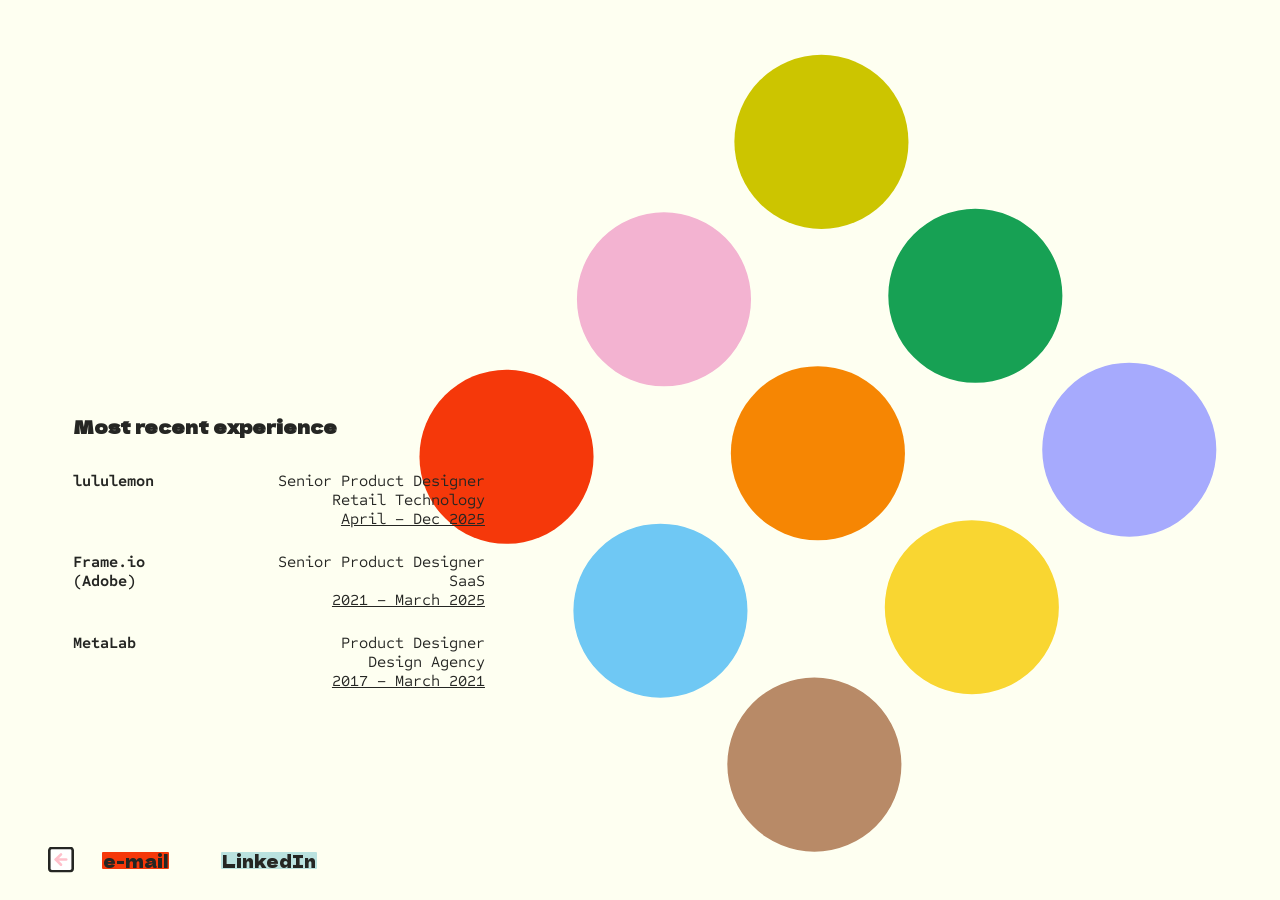
==== experience.html @ 84d494a4 "Add files via upload" ====
<!DOCTYPE html>
<html lang="en">
<head>
<meta charset="UTF-8">
<meta name="viewport" content="width=device-width, initial-scale=1.0">
<title>Experience — Denise Salvador</title>
<link rel="preconnect" href="https://fonts.googleapis.com">
<link rel="preconnect" href="https://fonts.gstatic.com" crossorigin>
<link href="https://fonts.googleapis.com/css2?family=Dela+Gothic+One&family=Sometype+Mono:wght@400;700&display=swap" rel="stylesheet">
<style>
  /* Cross-document View Transition — see index.html for full rationale.
     Graceful degradation is automatic: unsupported browsers just ignore
     this at-rule and navigate normally. */
  @view-transition{
    navigation: auto;
  }

  :root{
    --bg: #fefff1;
    --ink: #252623;

    --hl-pink: #ffc0cb;
    --hl-purple: #a6aafd;
    --hl-brown: #b88a67;
    --hl-blue: #6fc8f4;
    --hl-orange: #ffa500;
    --hl-olive: #ccc500;
    --hl-green: #17a154;
    --hl-red: #f5380a;
    --hl-mint: #bae2df;
    --hl-yellow: #f9d631;

    /* same reference scale as index.html — this page has no JS fit loop,
       so --hero-fs just sits at its fluid clamp value.
       Scaling-audit note: recalibrated to the current 1696px Figma reference
       frame (was 1440px) — see index.html's :root for the full explanation. */
    --hero-fs: clamp(15px, 1.6vw + 8px, 48px);
    --pad-x: clamp(16px, 4vw, 48px);
    --pad-y: clamp(16px, 3vh, 42px);
    --body-lh: 1.42;
    --nav-fs: clamp(14px, 0.705vw + 8px, 40px);
    --portfolio-indent-x: 8%; /* matches index.html's project column edge, so the bottom nav aligns identically across pages */
    --dot-grid-h: clamp(20px, 1.885vw, 56px); /* decoupled from --hero-fs — see index.html */
    /* The large dot-grid's on-screen size, applied as a REAL height (not a
       transform scale — see .dot-grid--large for why that matters for the
       View Transition). Contained via vmin so it can never exceed either
       viewport dimension. Measured from the Figma frame (171:3168): the
       cluster's bounding box is 704.18px square in a 1696x1024 frame; that
       frame is wider than tall, so vmin resolves against height there —
       704.18/1024 = 68.77vmin at the reference size. */
    --dot-grid-target: clamp(140px, 68.77vmin, 760px);
  }

  /* Desktop: matches index.html's tighter project margin, keeping the bottom
     nav's e-mail/LinkedIn group on the same edge across both pages. */
  @media (min-width: 1025px){
    :root{
      --portfolio-indent-x: 6vw;
    }
  }

  *{ box-sizing: border-box; }

  /* ~0.3s matches the morph duration measured in the reference recording;
     the previous 0.5s was noticeably slower. The old/new snapshots are
     faded out/in fast so the travelling group animation reads as one
     continuous object moving and resizing, rather than a cross-dissolve
     between two separate images. */
  ::view-transition-group(dot-grid){
    animation-duration: 0.8s;
    animation-timing-function: cubic-bezier(0.16, 1, 0.3, 1);
  }
  ::view-transition-old(dot-grid),
  ::view-transition-new(dot-grid){
    animation-duration: 0.8s;
    animation-timing-function: cubic-bezier(0.16, 1, 0.3, 1);
    /* the dot cluster is the same artwork on both sides — holding it fully
       opaque avoids a ghosty double-image mid-flight */
    mix-blend-mode: normal;
  }
  ::view-transition-old(dot-grid){ animation-name: vt-fade-out; }
  ::view-transition-new(dot-grid){ animation-name: vt-fade-in; }
  @keyframes vt-fade-out{ from{ opacity:1 } to{ opacity:0 } }
  @keyframes vt-fade-in{ from{ opacity:0 } to{ opacity:1 } }

  html{ scroll-behavior: smooth; height: 100%; }

  html, body{
    margin: 0;
    padding: 0;
    background: var(--bg);
    color: var(--ink);
  }

  /* This page is a single fixed screen by design — no content below the
     fold to scroll to, unlike index.html (which must stay scrollable). */
  body{
    height: 100svh;
    overflow: hidden;
    display: flex;
    flex-direction: column;
    font-family: 'Dela Gothic One', system-ui, sans-serif;
    -webkit-font-smoothing: antialiased;
  }

  /* No top padding: the nav moved to the bottom, so the old top-clearance
     offset no longer applies. Without it, main spans the full viewport
     height and .dot-grid--large's top: 50% centers against the whole screen
     rather than against "remaining space below a header". */
  main{
    flex: 1 1 auto;
    min-height: 0;
    display: flex;
    flex-direction: column;
    position: relative;
  }

  a{ color: inherit; }

  /* ---------- SHARED SITE NAV (identical to index.html) ---------- */
  /* Fixed to the BOTTOM of the viewport, no bg fill. */
  #site-nav{
    position: fixed;
    bottom: 0;
    left: 0;
    right: 0;
    z-index: 900;
    display: flex;
    align-items: center;
    padding: var(--pad-y) var(--pad-x);
    padding-bottom: calc(var(--pad-y) + env(safe-area-inset-bottom, 0px));
    font-size: var(--nav-fs);
    font-family: 'Dela Gothic One', system-ui, sans-serif;
    pointer-events: none;
  }
  #site-nav a{ pointer-events: auto; }

  /* Touch breakpoints: lift the nav off the very bottom edge so it clears
     browser chrome (URL bar / home indicator) and sits in comfortable thumb
     reach. env() resolves to 0px where there's no inset, so this degrades to
     just the 24px baseline on devices/browsers without safe areas.
     This is padding on a position:fixed overlay — it adds no document height,
     so experience.html's fixed 100svh no-scroll layout is unaffected. */
  @media (max-width: 1024px){
    #site-nav{
      padding-bottom: calc(24px + var(--pad-y) + env(safe-area-inset-bottom, 0px));
    }
  }
  /* TABLET LANDSCAPE — the desktop rule sizes the cluster off vmin, which on
     a 1024x768 tablet produces a bbox nearly as tall as the viewport. Per the
     placement guide the target bbox is ~62.5% of the height, i.e. a 44.2vh
     side once the 45deg rotation's sqrt(2) bbox growth is accounted for.
     Repositioned by CENTRE here (left/top + translate(-50%,-50%)) rather than
     the desktop's right-edge anchor, since the guide marks a centre point.
     pointer: coarse keeps this off small desktop windows of the same width. */
  @media (orientation: landscape) and (pointer: coarse) and (min-height: 501px){
    :root{
      --dot-grid-target: 44.2vh;
    }
    .dot-grid--large{
      left: 69%;
      right: auto;
      top: 47.4%;
      transform: translate(-50%, -50%) rotate(-45deg);
    }
  }

  /* Short landscape: reclaim vertical space (see index.html). */
  @media (orientation: landscape) and (max-height: 500px){
    #site-nav{
      padding-block: clamp(8px, 2vh, 14px);
      padding-bottom: calc(clamp(8px, 2vh, 14px) + env(safe-area-inset-bottom, 0px));
    }
  }

  /* The arrow sits at its OWN left offset (the page's outer --pad-x) and is
     deliberately NOT part of .nav-links — see index.html for the rationale. */
  .nav-arrow{
    display: inline-flex;
    align-items: center;
    line-height: 0;
    flex-shrink: 0;
  }
  /* arrow.svg is self-contained (white rounded square + dark border + pink
     glyph), so it gets NO .hl background wrapper. */
  .nav-arrow img{
    height: 1.5em;
    width: auto;
    display: block;
  }
  /* Same single asset as index.html, rotated to point left (back home). */
  .nav-arrow--back img{
    transform: rotate(-90deg);
  }

  .nav-links{
    display: flex;
    align-items: center;
    gap: clamp(20px, 4vw, 56px);
    margin-left: calc(var(--portfolio-indent-x) - var(--pad-x));
    opacity: 0;
    transform: translateY(6px);
    transition: opacity 0.3s ease, transform 0.3s ease;
  }
  /* No hero to scroll past here, so the nav is active from the start */
  body.experience-page .nav-links{
    opacity: 1;
    transform: none;
  }

  .dot-grid{
    height: var(--dot-grid-h);
    width: auto;
    aspect-ratio: 32.496 / 31.959;
    display: block;
    view-transition-name: dot-grid;
  }
  /* View Transitions interpolate a captured snapshot's real geometry
     (position + width/height) between the two documents. transform: scale()
     does NOT change that geometry — it only affects paint — so the previous
     approach gave the browser two snapshots of the same tiny 32px box and
     nothing meaningful to animate, and it silently fell back to the default
     whole-page cross-fade instead of a travelling morph.
     Fix: give the large version actual layout dimensions (width/height),
     not a scale factor. Now the "old" snapshot is a small box in the corner
     and the "new" one is a large box mid-page, so the browser has a real
     size+position delta to tween. The rotation stays as a transform since
     it's genuinely a paint-level effect and animates fine on its own.
     top/right are measured from the Figma frame (171:3168): the cluster's
     center sits at y=607.24 in a 1024-tall frame (59.3%), and its right
     edge 189.82px short of the 1696-wide frame's right edge (11.2%). */
  .dot-grid--large{
    position: absolute;
    top: 50%; /* main now spans the full viewport, so this centers against the whole screen */
    right: 11.2%;
    height: var(--dot-grid-target);
    width: auto;
    transform: translateY(-50%) rotate(-45deg);
    transform-origin: 50% 50%;
  }

  /* ---------- HIGHLIGHTS (identical to index.html) ---------- */
  .hl{
    background-color: var(--hl-c);
    padding: 0 0.06em;
    line-height: calc(var(--body-lh) * 0.72);
    border-radius: 0.06em;
    -webkit-box-decoration-break: clone;
    box-decoration-break: clone;
    white-space: normal;
    text-decoration: none;
    color: inherit;
  }
  a.hl:hover, a.hl:focus, a.hl:active{
    color: inherit;
    text-decoration: none;
  }

  /* Hover states — .hl-red and .hl-mint are used ONLY by the e-mail and
     LinkedIn nav links respectively, so scoping the hover to the class
     itself is safe and doesn't leak into the hero's highlights. */
  a.hl{
    transition: background-color 0.25s ease;
  }
  a.hl-red:hover{ --hl-c: #a6aafd; }
  a.hl-mint:hover{ --hl-c: #ccc500; }

  .hl-pink{ --hl-c: var(--hl-pink); }
  .hl-red{ --hl-c: var(--hl-red); }
  .hl-mint{ --hl-c: var(--hl-mint); }

  /* ---------- DOT-GRID STAGE ---------- */
  /* Fills whatever vertical space main has left (no independent min-height,
     since main is already constrained to fit within the no-scroll 100svh
     body). Just a relative-positioning context now — actual placement of
     the dot-grid happens on .dot-grid--large itself, see above. */
  .dots-stage{
    position: relative;
    flex: 1 1 auto;
    min-height: 0;
  }
  .dots-stage a{
    display: block;
    line-height: 0;
  }

  /* ---------- EXPERIENCE LIST ---------- */
  /* Absolutely positioned over the dots-stage area (not a stacked block)
     so it never adds height beyond the fixed 100svh body. left: 5.7% /
     bottom: 12.2% are measured directly from the Figma frame (171:3168):
     the "Recent experience" block sits at x=96 (5.7% of the 1696-wide
     frame) and its bottom edge is 125px short of the 1024-tall frame's
     bottom (12.2%). */
  .experience-section{
    position: absolute;
    left: 5.7%;
    bottom: calc(12.2% + 100px); /* shifted up 100px from the Figma-measured position */
    max-width: min(880px, 86%); /* widened to accommodate the larger column gap */
    animation: experience-in 0.7s cubic-bezier(0.16, 1, 0.3, 1) both;
  }
  /* Fades and slides up into place on load. Declared as an animation (not a
     JS-toggled class) so it runs on its own; if anything else on the page
     fails, this still resolves to its final state rather than leaving the
     list invisible. */
  @keyframes experience-in{
    from{ opacity: 0; transform: translateY(50px); }
    to{ opacity: 1; transform: translateY(0); }
  }
  /* Respect users who've asked for reduced motion — show it, just don't move it. */
  @media (prefers-reduced-motion: reduce){
    .experience-section{ animation: none; }
  }
  .experience-heading{
    font-family: 'Dela Gothic One', sans-serif;
    font-size: clamp(14px, 0.425vw + 12.8px, 40px);
    line-height: 1.4;
    margin: 0 0 clamp(20px, 4vh, 32px) 0;
  }
  .experience-list{
    list-style: none;
    margin: 0;
    padding: 0;
    display: flex;
    flex-direction: column;
    gap: clamp(16px, 3vh, 24px);
    font-size: clamp(14px, 0.51vw + 9.36px, 34px);
  }
  .experience-row{
    display: flex;
    align-items: flex-start;
    justify-content: space-between;
    /* ~3.7x the previous clamp(12.6px, 3.15vw, 33.6px), measured off the gap
       guide: the current gap is ~6.5% of the list block's width and the
       target is ~23.7%. This is on top of the earlier +5% bump, not
       instead of it. */
    gap: clamp(46px, 11.6vw, 124px);
    font-family: 'Sometype Mono', monospace;
  }
  .experience-company{
    font-weight: 700;
    white-space: nowrap;
  }
  .experience-details{
    display: flex;
    flex-direction: column;
    text-align: right;
  }
  .experience-dates{
    text-decoration: underline;
  }

  /* ---------- MOBILE / TABLET: stacked column ---------- */
  /* On desktop the dots sit absolutely to the right with the experience list
     at bottom-left, overlapping the same area. On touch sizes that doesn't
     fit, so both become in-flow blocks in one column: dots in the upper
     zone, list in the lower zone.
     The list is pushed down by margin-top: auto rather than simply following
     the dots — that's what puts it in the lower band marked in the placement
     guides, instead of butting right up under the cluster.
     Everything stays inside the fixed 100svh no-scroll body: main reserves
     bottom room for the fixed nav, and the dot size is width-derived (below)
     so the pair can't outgrow the screen. */
  /* PORTRAIT ONLY — see index.html for why the orientation term matters:
     width alone also caught phone-landscape and tablet-landscape, which have
     no vertical room to stack. Both now fall through to the desktop
     side-by-side arrangement (dots right, list bottom-left) per the guides. */
  @media (max-width: 1024px) and (orientation: portrait){
    :root{
      /* Sized from the placement guides: the rotated cluster should span
         ~50vw of a tablet and ~62vw of a phone. Since a 45°-rotated square's
         bounding box is side x sqrt(2), the underlying height is that / 1.41
         — which fits the line below across the whole touch range
         (≈180px at 390w, ≈278px at 768w). */
      --dot-grid-target: clamp(150px, 25.95vw + 78.8px, 360px);
    }
    main{
      justify-content: flex-start;
      padding-inline: var(--pad-x);
      padding-top: clamp(16px, 4vh, 48px);
      /* clears the fixed bottom nav (its own padding + safe area) */
      padding-bottom: calc(72px + var(--pad-y) + env(safe-area-inset-bottom, 0px));
    }
    .dots-stage{
      flex: 0 0 auto;
      display: flex;
      align-items: center;
      justify-content: center;
      /* Drops the cluster to the centre marked in the placement guides
         (26.2% down on phone, 35.1% on tablet). Those two targets need
         +60px at 390w and +122px at 768w, which are 15.4vw and 15.9vw — so
         a single vw-based offset lands both. */
      padding-top: clamp(40px, 15.6vw, 170px);
    }
    .dot-grid--large{
      position: static;   /* back into flow, above the list */
      transform: rotate(-45deg); /* no translateY: that was for absolute centering */
      margin: 0 auto;
    }
    .experience-section{
      position: static;   /* no longer pinned to bottom-left */
      left: auto;
      bottom: auto;
      max-width: 100%;
      width: 100%;
      margin-top: auto;   /* drops it into the lower zone per the guides */
      padding-bottom: clamp(8px, 3vh, 40px);
    }
  }

  /* Short landscape (phone landscape, ~844x390): inherits the desktop
     side-by-side arrangement, but the desktop dot size and the 100px text
     lift are both too large for a ~390px-tall viewport — and this page must
     stay inside 100svh with no scroll. Both are scaled to the height here. */
  @media (orientation: landscape) and (max-height: 500px){
    :root{
      /* 45deg rotation means the visual bbox is ~1.41x this, so cap well
         under the viewport height */
      --dot-grid-target: clamp(90px, 46vh, 200px);
    }
    .experience-section{
      /* Must clear the fixed bottom nav, which at this size is roughly
         1.5em of --nav-fs plus its own padding (~37px total). The old 4vh
         resolved to ~16px on a 390px-tall viewport, so the list ran under
         the nav. This reserves the nav's height plus a visual gap. */
      bottom: clamp(56px, 16vh, 92px);
      max-width: min(420px, 44%);      /* leaves the right side clear for the dots */
    }
    .experience-heading{
      margin-bottom: clamp(6px, 1.5vh, 14px);
    }
    .experience-list{
      gap: clamp(6px, 1.4vh, 14px);
    }
    .experience-row{
      gap: clamp(20px, 6vw, 72px);     /* the desktop gap is too wide at this size */
    }
  }

  @media (max-width: 480px){
    .experience-row{
      flex-direction: column;
      gap: 4px;
    }
    .experience-details{
      text-align: left;
    }
  }
</style>
</head>
<body class="experience-page">

  <nav id="site-nav" aria-label="Site navigation">
    <a class="nav-arrow nav-arrow--back" href="index.html" aria-label="Back to homepage">
      <img src="assets/icons/arrow.svg" alt="">
    </a>
    <div class="nav-links">
      <a class="hl hl-red email-copy" href="mailto:denise.salvadorv@gmail.com" data-default-text="e-mail">e-mail</a>
      <a class="hl hl-mint" href="https://www.linkedin.com/in/ddenisesalvador/" target="_blank" rel="noopener noreferrer">LinkedIn</a>
    </div>
  </nav>

  <main>
    <section class="dots-stage" aria-label="Back to homepage">
      <a href="index.html" aria-label="Back to homepage">
        <img class="dot-grid dot-grid--large" src="assets/icons/menu-dots.svg" alt="">
      </a>
    </section>

    <section class="experience-section" aria-label="Recent experience">
      <h2 class="experience-heading">Most recent experience</h2>
      <ul class="experience-list">
        <li class="experience-row">
          <span class="experience-company">lululemon</span>
          <span class="experience-details">
            <span>Senior Product Designer</span>
            <span>Retail Technology</span>
            <span class="experience-dates">April – Dec 2025</span>
          </span>
        </li>
        <li class="experience-row">
          <span class="experience-company">Frame.io<br>(Adobe)</span>
          <span class="experience-details">
            <span>Senior Product Designer</span>
            <span>SaaS</span>
            <span class="experience-dates">2021 – March 2025</span>
          </span>
        </li>
        <li class="experience-row">
          <span class="experience-company">MetaLab</span>
          <span class="experience-details">
            <span>Product Designer</span>
            <span>Design Agency</span>
            <span class="experience-dates">2017 – March 2021</span>
          </span>
        </li>
      </ul>
    </section>
  </main>

<script>
// ---------- Email: copy to clipboard, text -> "copied!" for 5s ----------
// Identical shared-class logic as index.html.
(function () {
  var links = document.querySelectorAll('.email-copy');
  if (!links.length) return;

  var address = 'denise.salvadorv@gmail.com';

  links.forEach(function (link) {
    var defaultText = link.getAttribute('data-default-text') || link.textContent;
    var resetTimer = null;

    link.addEventListener('click', function (e) {
      if (!navigator.clipboard || !navigator.clipboard.writeText) {
        return;
      }

      e.preventDefault();

      navigator.clipboard.writeText(address).then(function () {
        link.textContent = 'copied!';
        clearTimeout(resetTimer);
        resetTimer = setTimeout(function () {
          link.textContent = defaultText;
        }, 5000);
      }).catch(function () {
        window.location.href = link.getAttribute('href');
      });
    });
  });
})();
</script>

</body>
</html>
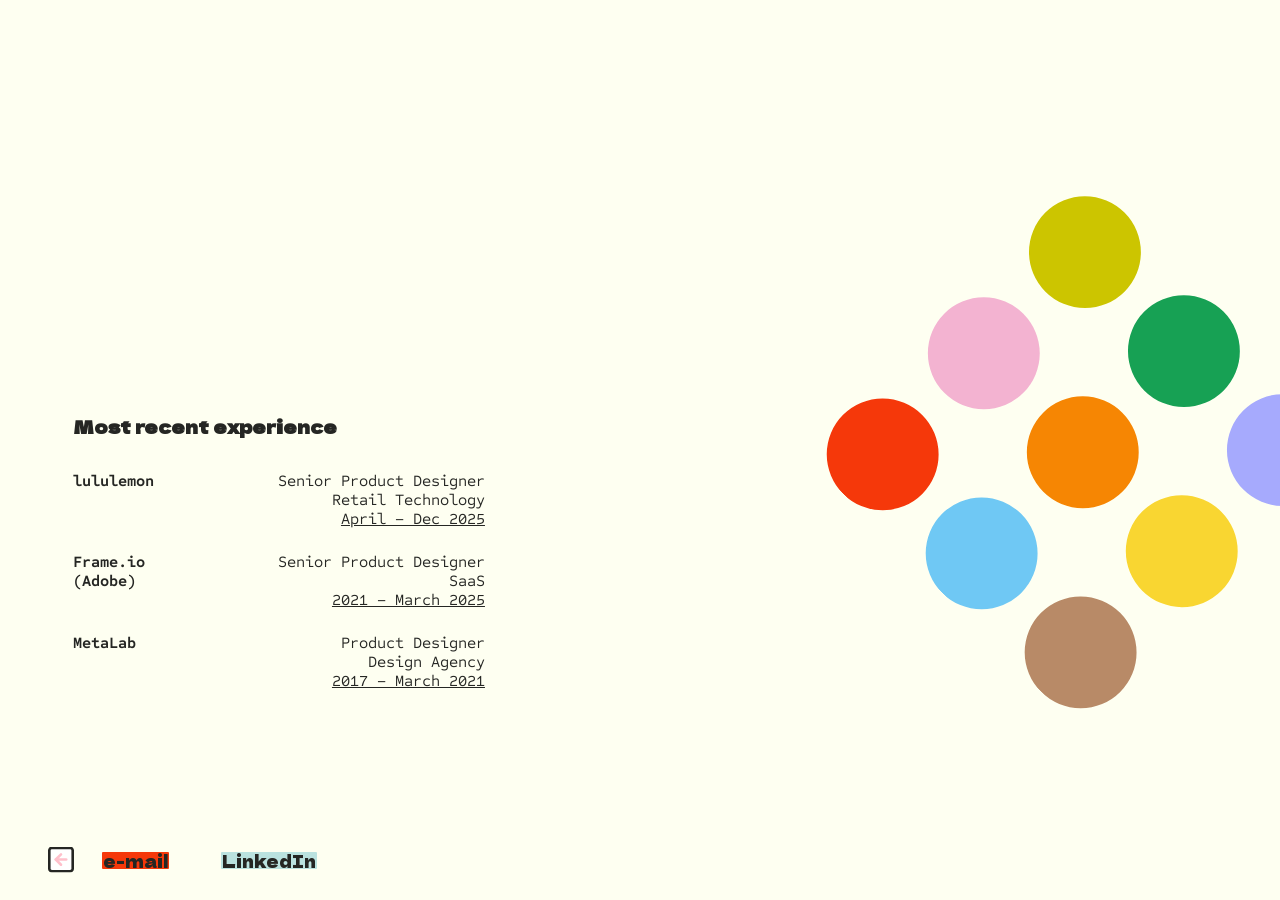
==== commit b101fad1: "Add files via upload Added favicon, open graph and mobile fixes" ====
--- a/experience.html
+++ b/experience.html
@@ -4,6 +4,30 @@
 <meta charset="UTF-8">
 <meta name="viewport" content="width=device-width, initial-scale=1.0">
 <title>Experience — Denise Salvador</title>
+<meta name="description" content="Most recent experience: lululemon, Frame.io (Adobe), and MetaLab.">
+
+<!-- Favicons -->
+<link rel="icon" href="assets/meta/favicon-32.png" sizes="32x32" type="image/png">
+<link rel="icon" href="assets/meta/favicon-16.png" sizes="16x16" type="image/png">
+<link rel="apple-touch-icon" href="assets/meta/apple-touch-icon.png">
+
+<!-- Open Graph. Absolute URLs: scrapers don't resolve relative paths. -->
+<meta property="og:type" content="website">
+<meta property="og:site_name" content="Denise Salvador">
+<meta property="og:title" content="Experience — Denise Salvador">
+<meta property="og:description" content="Most recent experience: lululemon, Frame.io (Adobe), and MetaLab.">
+<meta property="og:url" content="https://denisesalvador.com/experience.html">
+<meta property="og:image" content="https://denisesalvador.com/assets/meta/open-graph.png">
+<meta property="og:image:width" content="1200">
+<meta property="og:image:height" content="630">
+<meta property="og:image:alt" content="Denise Salvador — colourful dot grid">
+
+<!-- X / Twitter -->
+<meta name="twitter:card" content="summary_large_image">
+<meta name="twitter:title" content="Experience — Denise Salvador">
+<meta name="twitter:description" content="Most recent experience: lululemon, Frame.io (Adobe), and MetaLab.">
+<meta name="twitter:image" content="https://denisesalvador.com/assets/meta/open-graph.png">
+
 <link rel="preconnect" href="https://fonts.googleapis.com">
 <link rel="preconnect" href="https://fonts.gstatic.com" crossorigin>
 <link href="https://fonts.googleapis.com/css2?family=Dela+Gothic+One&family=Sometype+Mono:wght@400;700&display=swap" rel="stylesheet">
@@ -143,7 +167,12 @@
      so experience.html's fixed 100svh no-scroll layout is unaffected. */
   @media (max-width: 1024px){
     #site-nav{
-      padding-bottom: calc(24px + var(--pad-y) + env(safe-area-inset-bottom, 0px));
+      /* env(safe-area-inset-bottom) only covers the hardware home indicator —
+         it does NOT account for the browser's own bottom toolbar, which on
+         iOS Safari overlays fixed bottom:0 elements. max() guarantees a real
+         gap on devices that report no inset at all (most Android browsers),
+         and the larger base lifts the bar clear of the toolbar. */
+      padding-bottom: calc(32px + var(--pad-y) + max(env(safe-area-inset-bottom, 0px), 12px));
     }
   }
   /* TABLET LANDSCAPE — the desktop rule sizes the cluster off vmin, which on
@@ -153,7 +182,12 @@
      Repositioned by CENTRE here (left/top + translate(-50%,-50%)) rather than
      the desktop's right-edge anchor, since the guide marks a centre point.
      pointer: coarse keeps this off small desktop windows of the same width. */
-  @media (orientation: landscape) and (pointer: coarse) and (min-height: 501px){
+  /* NB: this was gated on (pointer: coarse), which iPadOS Safari reports as
+     'fine' whenever a trackpad/Magic Keyboard is attached — so on a real iPad
+     the rule silently didn't apply, the desktop vmin sizing took over, and the
+     cluster overflowed the right edge. Keyed on dimensions instead, which is
+     reliable regardless of input device. */
+  @media (orientation: landscape) and (min-height: 501px) and (max-height: 900px) and (max-width: 1400px){
     :root{
       --dot-grid-target: 44.2vh;
     }
@@ -368,28 +402,36 @@
     :root{
       /* Sized from the placement guides: the rotated cluster should span
          ~50vw of a tablet and ~62vw of a phone. Since a 45°-rotated square's
-         bounding box is side x sqrt(2), the underlying height is that / 1.41
-         — which fits the line below across the whole touch range
-         (≈180px at 390w, ≈278px at 768w). */
-      --dot-grid-target: clamp(150px, 25.95vw + 78.8px, 360px);
+         bounding box is side x sqrt(2), the underlying height is that / 1.41.
+         The 24vh term is a HEIGHT ceiling: the width-based value alone was
+         tuned against the simulator's full 844px viewport, but a real phone
+         browser keeps ~100px of chrome, so on an actual device the cluster
+         was too big for the space left and pushed into the list below. */
+      --dot-grid-target: min(clamp(120px, 25.95vw + 78.8px, 360px), 24vh);
     }
     main{
       justify-content: flex-start;
       padding-inline: var(--pad-x);
       padding-top: clamp(16px, 4vh, 48px);
       /* clears the fixed bottom nav (its own padding + safe area) */
-      padding-bottom: calc(72px + var(--pad-y) + env(safe-area-inset-bottom, 0px));
+      padding-bottom: calc(52px + var(--pad-y) + env(safe-area-inset-bottom, 0px));
     }
     .dots-stage{
       flex: 0 0 auto;
       display: flex;
       align-items: center;
       justify-content: center;
+      /* THE OVERLAP BUG: a transform never changes layout size, so this box
+         only reserved the image's UNROTATED height while the 45°-rotated
+         cluster actually paints sqrt(2)x taller — bleeding ~20% of its height
+         above and below into the heading underneath. Reserving the true
+         rotated footprint here is what stops the dots sitting on top of
+         "Most recent experience". */
+      height: calc(var(--dot-grid-target) * 1.4142);
       /* Drops the cluster to the centre marked in the placement guides
-         (26.2% down on phone, 35.1% on tablet). Those two targets need
-         +60px at 390w and +122px at 768w, which are 15.4vw and 15.9vw — so
-         a single vw-based offset lands both. */
-      padding-top: clamp(40px, 15.6vw, 170px);
+         (26.2% down on phone, 35.1% on tablet): +60px at 390w and +122px at
+         768w, i.e. 15.4vw and 15.9vw. Also capped in vh for short phones. */
+      padding-top: min(clamp(24px, 15.6vw, 170px), 7vh);
     }
     .dot-grid--large{
       position: static;   /* back into flow, above the list */
@@ -434,6 +476,20 @@
     .experience-row{
       gap: clamp(20px, 6vw, 72px);     /* the desktop gap is too wide at this size */
     }
+  }
+
+  /* Safety net. The no-scroll design holds on normal phones, but a very short
+     viewport (iPhone SE ~553px of usable height) can't fit the heading, three
+     entries and the cluster at readable sizes. Rather than clip content behind
+     overflow:hidden, let this one case scroll — a scrollbar is a far better
+     failure mode than text disappearing under the nav. */
+  @media (orientation: portrait) and (max-height: 620px){
+    html, body{
+      height: auto;
+      min-height: 100svh;
+      overflow: visible;
+    }
+    body{ overflow-y: auto; }
   }
 
   @media (max-width: 480px){
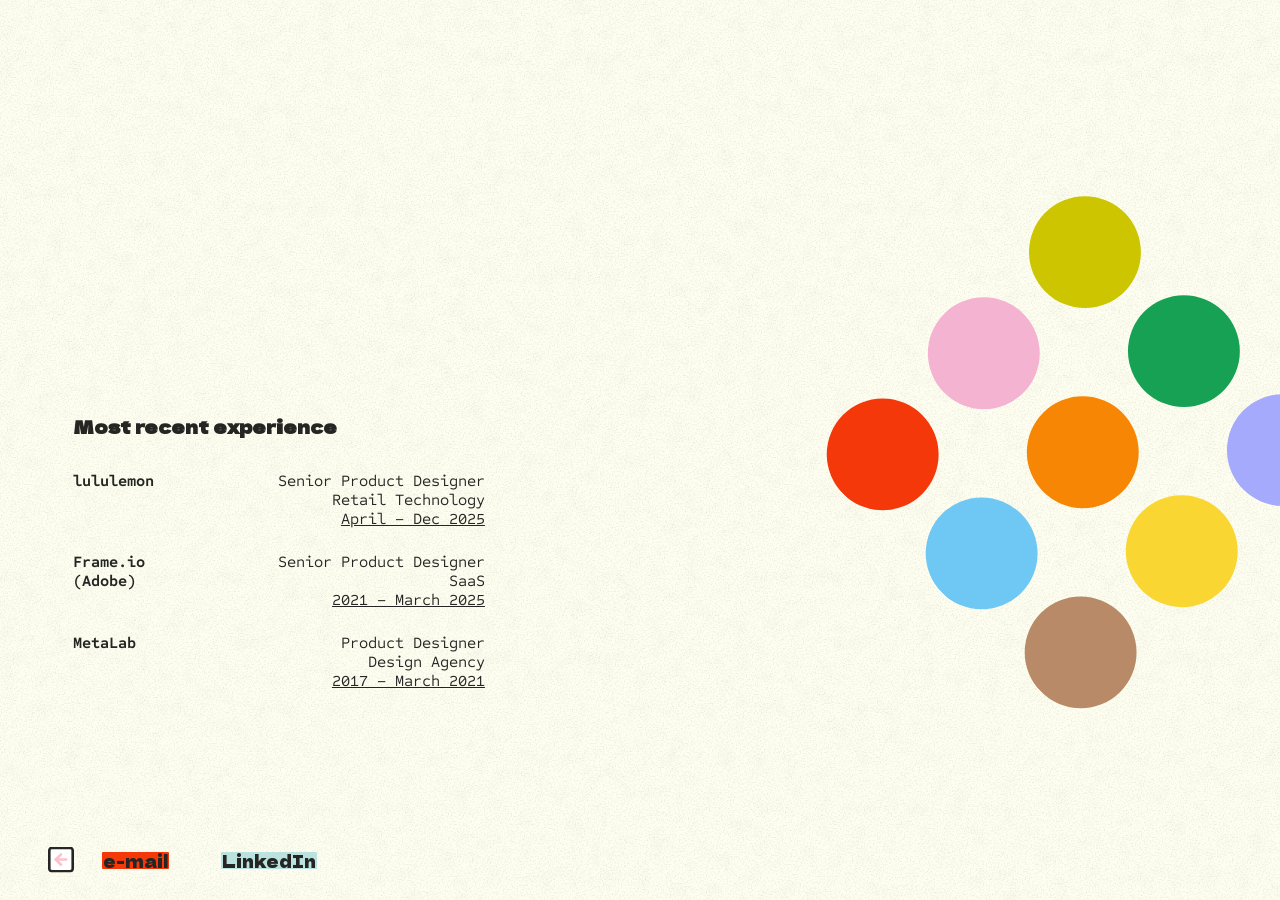
==== commit 67016290: "Add a subtle grain texture behind the page content. Co-authored-by: Cursor <cursoragent@cursor.com>" ====
--- a/experience.html
+++ b/experience.html
@@ -41,6 +41,8 @@
 
   :root{
     --bg: #fefff1;
+    --grain-opacity: 0.09;
+    --mottle-opacity: 0.02;
     --ink: #252623;
 
     --hl-pink: #ffc0cb;
@@ -125,6 +127,32 @@
     flex-direction: column;
     font-family: 'Dela Gothic One', system-ui, sans-serif;
     -webkit-font-smoothing: antialiased;
+    background-color: var(--bg);
+    position: relative;
+    isolation: isolate;
+  }
+
+  body::before,
+  body::after{
+    content: "";
+    position: fixed;
+    inset: 0;
+    z-index: -1; /* behind content, images stay clean */
+    pointer-events: none;
+  }
+
+  /* fine grain */
+  body::before{
+    opacity: var(--grain-opacity);
+    background-size: 380px;
+    background-image: url("data:image/svg+xml,%3Csvg xmlns='http://www.w3.org/2000/svg' width='300' height='300'%3E%3Cfilter id='n'%3E%3CfeTurbulence type='fractalNoise' baseFrequency='0.85' numOctaves='3' stitchTiles='stitch'/%3E%3CfeColorMatrix values='0 0 0 0 0 0 0 0 0 0 0 0 0 0 0 2 0 0 0 -0.9'/%3E%3C/filter%3E%3Crect width='100%25' height='100%25' filter='url(%23n)'/%3E%3C/svg%3E");
+  }
+
+  /* soft mottling */
+  body::after{
+    opacity: var(--mottle-opacity);
+    background-size: 600px;
+    background-image: url("data:image/svg+xml,%3Csvg xmlns='http://www.w3.org/2000/svg' width='600' height='600'%3E%3Cfilter id='m'%3E%3CfeTurbulence type='fractalNoise' baseFrequency='0.06' numOctaves='4' stitchTiles='stitch'/%3E%3CfeColorMatrix values='0 0 0 0 0 0 0 0 0 0 0 0 0 0 0 2 0 0 0 -0.9'/%3E%3C/filter%3E%3Crect width='100%25' height='100%25' filter='url(%23m)'/%3E%3C/svg%3E");
   }
 
   /* No top padding: the nav moved to the bottom, so the old top-clearance
